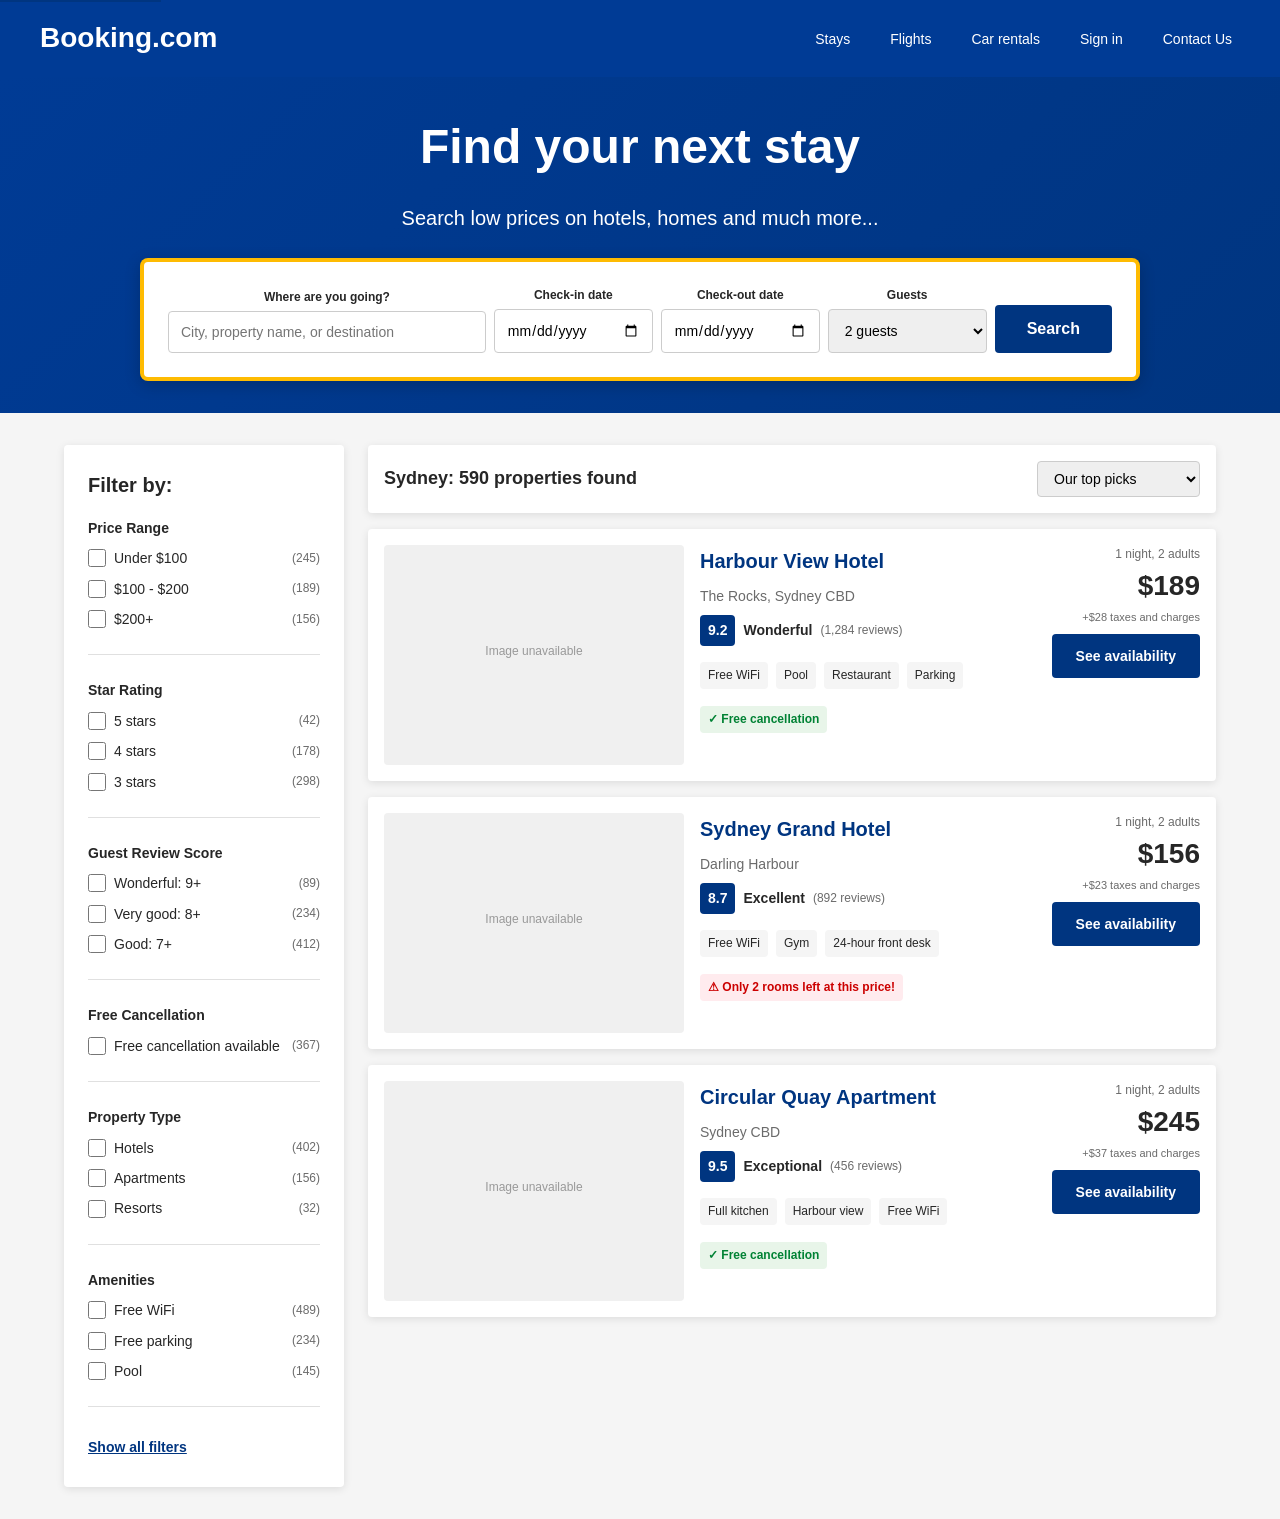
==== index.html @ 4526a6d2 "Add files via upload UED100 Assessment 2 prototype files - Initial Commit" ====
<!DOCTYPE html>
<html lang="en">
<head>
    <meta charset="UTF-8">
    <meta name="viewport" content="width=device-width, initial-scale=1.0">
    <meta name="description" content="Booking.com improved prototype with evidence-based UX enhancements">
    <meta http-equiv="Content-Security-Policy" content="default-src 'self'; script-src 'self' 'unsafe-inline'; style-src 'self' 'unsafe-inline'; img-src 'self' https: data:;">
    <title>Booking.com | Improved Prototype - Hotels & Accommodations</title>
	<link rel="icon" type="image/x-icon" href="images/Favicon/favicon.ico">
    
    <!-- Link to External CSS -->
    <link rel="stylesheet" href="styles.css">
</head>
<body>
    <!-- Skip Link for Accessibility (WCAG 2.4.1) -->
    <a href="#main-content" class="skip-link">Skip to main content</a>
    
    <!-- ARIA Live Region for Screen Reader Announcements -->
    <div class="live-region" role="status" aria-live="polite" aria-atomic="true" id="live-region"></div>
    
    <!-- Header - Frame 1 from Wireframes -->
    <header role="banner">
        <div class="header-container">
            <a href="#" class="logo" aria-label="Booking.com homepage">Booking.com</a>
            <nav aria-label="Main navigation">
                <ul class="header-nav">
                    <li><a href="#stays">Stays</a></li>
                    <li><a href="#flights">Flights</a></li>
                    <li><a href="#car-rentals">Car rentals</a></li>
                    <li><a href="#sign-in">Sign in</a></li>
                    <li><a href="contact.html" class="contact-link">Contact Us</a></li>
                </ul>
            </nav>
        </div>
    </header>
    
    <!-- Hero Section with Search Bar - Frame 1 from Wireframes -->
    <section class="hero-section" role="banner">
        <h1>Find your next stay</h1>
        <p>Search low prices on hotels, homes and much more...</p>
        
        <!-- Search Form with Yellow Outline (Wireframe Frame 1) -->
        <div class="search-container">
            <form class="search-form" role="search" aria-label="Search for accommodations" id="search-form">
                <div class="form-group">
                    <label for="destination">Where are you going?</label>
                    <input 
                        type="text" 
                        id="destination" 
                        name="destination" 
                        placeholder="City, property name, or destination"
                        required
                        aria-required="true"
                        autocomplete="off"
                        maxlength="100"
                        pattern="[a-zA-Z0-9\s\-,.']{2,100}"
                        title="Please enter a valid destination (2-100 characters)"
                    >
                </div>
                
                <div class="form-group">
                    <label for="check-in">Check-in date</label>
                    <input 
                        type="date" 
                        id="check-in" 
                        name="check-in" 
                        required
                        aria-required="true"
                    >
                </div>
                
                <div class="form-group">
                    <label for="check-out">Check-out date</label>
                    <input 
                        type="date" 
                        id="check-out" 
                        name="check-out" 
                        required
                        aria-required="true"
                    >
                </div>
                
                <div class="form-group">
                    <label for="guests">Guests</label>
                    <select id="guests" name="guests" aria-label="Number of guests">
                        <option value="1">1 guest</option>
                        <option value="2" selected>2 guests</option>
                        <option value="3">3 guests</option>
                        <option value="4">4 guests</option>
                        <option value="5+">5+ guests</option>
                    </select>
                </div>
                
                <button type="submit" class="btn-search" aria-label="Search for accommodations">Search</button>
            </form>
        </div>
    </section>
    
    <!-- Main Content - Results Section (Frames 2, 3 from Wireframes) -->
    <main id="main-content" role="main">
        <section class="results-section" aria-label="Search results and filters">
            
            <!-- Filters Sidebar - Progressive Disclosure (Frames 2 & 3) -->
            <aside class="filters-sidebar" role="complementary" aria-label="Filter options">
                <h2>Filter by:</h2>
                
                <!-- PRIMARY FILTERS (6 filters - Always Visible - Frame 2) -->
                <div class="filter-group">
                    <h3>Price Range</h3>
                    <div class="filter-option">
                        <input type="checkbox" id="price-low" name="price" value="low" data-filter-type="price">
                        <label for="price-low">Under $100</label>
                        <span class="filter-count">(245)</span>
                    </div>
                    <div class="filter-option">
                        <input type="checkbox" id="price-mid" name="price" value="mid" data-filter-type="price">
                        <label for="price-mid">$100 - $200</label>
                        <span class="filter-count">(189)</span>
                    </div>
                    <div class="filter-option">
                        <input type="checkbox" id="price-high" name="price" value="high" data-filter-type="price">
                        <label for="price-high">$200+</label>
                        <span class="filter-count">(156)</span>
                    </div>
                </div>
                
                <div class="filter-group">
                    <h3>Star Rating</h3>
                    <div class="filter-option">
                        <input type="checkbox" id="star-5" name="stars" value="5" data-filter-type="stars">
                        <label for="star-5">5 stars</label>
                        <span class="filter-count">(42)</span>
                    </div>
                    <div class="filter-option">
                        <input type="checkbox" id="star-4" name="stars" value="4" data-filter-type="stars">
                        <label for="star-4">4 stars</label>
                        <span class="filter-count">(178)</span>
                    </div>
                    <div class="filter-option">
                        <input type="checkbox" id="star-3" name="stars" value="3" data-filter-type="stars">
                        <label for="star-3">3 stars</label>
                        <span class="filter-count">(298)</span>
                    </div>
                </div>
                
                <div class="filter-group">
                    <h3>Guest Review Score</h3>
                    <div class="filter-option">
                        <input type="checkbox" id="rating-9" name="rating" value="9" data-filter-type="rating">
                        <label for="rating-9">Wonderful: 9+</label>
                        <span class="filter-count">(89)</span>
                    </div>
                    <div class="filter-option">
                        <input type="checkbox" id="rating-8" name="rating" value="8" data-filter-type="rating">
                        <label for="rating-8">Very good: 8+</label>
                        <span class="filter-count">(234)</span>
                    </div>
                    <div class="filter-option">
                        <input type="checkbox" id="rating-7" name="rating" value="7" data-filter-type="rating">
                        <label for="rating-7">Good: 7+</label>
                        <span class="filter-count">(412)</span>
                    </div>
                </div>
                
                <div class="filter-group">
                    <h3>Free Cancellation</h3>
                    <div class="filter-option">
                        <input type="checkbox" id="free-cancel" name="cancellation" value="free" data-filter-type="cancellation">
                        <label for="free-cancel">Free cancellation available</label>
                        <span class="filter-count">(367)</span>
                    </div>
                </div>
                
                <div class="filter-group">
                    <h3>Property Type</h3>
                    <div class="filter-option">
                        <input type="checkbox" id="type-hotel" name="type" value="hotel" data-filter-type="type">
                        <label for="type-hotel">Hotels</label>
                        <span class="filter-count">(402)</span>
                    </div>
                    <div class="filter-option">
                        <input type="checkbox" id="type-apartment" name="type" value="apartment" data-filter-type="type">
                        <label for="type-apartment">Apartments</label>
                        <span class="filter-count">(156)</span>
                    </div>
                    <div class="filter-option">
                        <input type="checkbox" id="type-resort" name="type" value="resort" data-filter-type="type">
                        <label for="type-resort">Resorts</label>
                        <span class="filter-count">(32)</span>
                    </div>
                </div>
                
                <div class="filter-group">
                    <h3>Amenities</h3>
                    <div class="filter-option">
                        <input type="checkbox" id="amenity-wifi" name="amenity" value="wifi" data-filter-type="amenity">
                        <label for="amenity-wifi">Free WiFi</label>
                        <span class="filter-count">(489)</span>
                    </div>
                    <div class="filter-option">
                        <input type="checkbox" id="amenity-parking" name="amenity" value="parking" data-filter-type="amenity">
                        <label for="amenity-parking">Free parking</label>
                        <span class="filter-count">(234)</span>
                    </div>
                    <div class="filter-option">
                        <input type="checkbox" id="amenity-pool" name="amenity" value="pool" data-filter-type="amenity">
                        <label for="amenity-pool">Pool</label>
                        <span class="filter-count">(145)</span>
                    </div>
                </div>
                
                <!-- SECONDARY FILTERS (17 filters - Hidden by Default - Frame 3) -->
                <div class="secondary-filters" id="secondary-filters">
                    <div class="filter-group">
                        <h3>Bed Preference</h3>
                        <div class="filter-option">
                            <input type="checkbox" id="bed-twin" name="bed" value="twin" data-filter-type="bed">
                            <label for="bed-twin">Twin beds</label>
                            <span class="filter-count">(187)</span>
                        </div>
                        <div class="filter-option">
                            <input type="checkbox" id="bed-double" name="bed" value="double" data-filter-type="bed">
                            <label for="bed-double">Double bed</label>
                            <span class="filter-count">(298)</span>
                        </div>
                    </div>
                    
                    <div class="filter-group">
                        <h3>Meals</h3>
                        <div class="filter-option">
                            <input type="checkbox" id="meal-breakfast" name="meal" value="breakfast" data-filter-type="meal">
                            <label for="meal-breakfast">Breakfast included</label>
                            <span class="filter-count">(234)</span>
                        </div>
                        <div class="filter-option">
                            <input type="checkbox" id="meal-kitchen" name="meal" value="kitchen" data-filter-type="meal">
                            <label for="meal-kitchen">Kitchen facilities</label>
                            <span class="filter-count">(145)</span>
                        </div>
                    </div>
                    
                    <div class="filter-group">
                        <h3>Bathroom</h3>
                        <div class="filter-option">
                            <input type="checkbox" id="bath-private" name="bathroom" value="private" data-filter-type="bathroom">
                            <label for="bath-private">Private bathroom</label>
                            <span class="filter-count">(456)</span>
                        </div>
                        <div class="filter-option">
                            <input type="checkbox" id="bath-accessible" name="bathroom" value="accessible" data-filter-type="bathroom">
                            <label for="bath-accessible">Accessible bathroom</label>
                            <span class="filter-count">(67)</span>
                        </div>
                    </div>
                    
                    <div class="filter-group">
                        <h3>Room Features</h3>
                        <div class="filter-option">
                            <input type="checkbox" id="feature-balcony" name="features" value="balcony" data-filter-type="features">
                            <label for="feature-balcony">Balcony</label>
                            <span class="filter-count">(123)</span>
                        </div>
                        <div class="filter-option">
                            <input type="checkbox" id="feature-view" name="features" value="view" data-filter-type="features">
                            <label for="feature-view">Sea view</label>
                            <span class="filter-count">(89)</span>
                        </div>
                        <div class="filter-option">
                            <input type="checkbox" id="feature-ac" name="features" value="ac" data-filter-type="features">
                            <label for="feature-ac">Air conditioning</label>
                            <span class="filter-count">(398)</span>
                        </div>
                    </div>
                    
                    <div class="filter-group">
                        <h3>Accessibility</h3>
                        <div class="filter-option">
                            <input type="checkbox" id="access-wheelchair" name="accessibility" value="wheelchair" data-filter-type="accessibility">
                            <label for="access-wheelchair">Wheelchair accessible</label>
                            <span class="filter-count">(89)</span>
                        </div>
                        <div class="filter-option">
                            <input type="checkbox" id="access-elevator" name="accessibility" value="elevator" data-filter-type="accessibility">
                            <label for="access-elevator">Elevator</label>
                            <span class="filter-count">(345)</span>
                        </div>
                    </div>
                </div>
                
                <!-- Progressive Disclosure Button (Frame 2 & 3) -->
                <button 
                    type="button" 
                    class="btn-show-more" 
                    id="toggle-filters"
                    aria-expanded="false"
                    aria-controls="secondary-filters"
                >
                    Show all filters
                </button>
            </aside>
            
            <!-- Properties List (Frames 4, 5 from Wireframes) -->
            <div class="properties-grid">
                <div class="results-header">
                    <h2 id="results-count">Sydney: 590 properties found</h2>
                    <select class="sort-dropdown" aria-label="Sort results by">
                        <option value="recommended">Our top picks</option>
                        <option value="price-low">Price (lowest first)</option>
                        <option value="price-high">Price (highest first)</option>
                        <option value="rating">Guest rating</option>
                    </select>
                </div>
                
                <!-- Property Card 1 - GREEN MESSAGE (Frame 4) -->
                <article class="property-card">
                    <div class="property-image-container">
                        <img 
                            src="https://sydneyharbourhotel.com/wordpress/wp-content/uploads/2024/01/A08I0348.jpg" 
                            alt="Harbour View Hotel exterior with harbour views"
                            class="property-image"
                            loading="lazy"
                        >
                    </div>
                    
                    <div class="property-details">
                        <a href="#" class="property-name">Harbour View Hotel</a>
                        <p class="property-location">The Rocks, Sydney CBD</p>
                        
                        <div class="property-rating">
                            <span class="rating-badge" aria-label="Rating: 9.2 out of 10">9.2</span>
                            <span class="rating-text">Wonderful</span>
                            <span class="rating-count">(1,284 reviews)</span>
                        </div>
                        
                        <div class="property-amenities">
                            <span class="amenity-tag">Free WiFi</span>
                            <span class="amenity-tag">Pool</span>
                            <span class="amenity-tag">Restaurant</span>
                            <span class="amenity-tag">Parking</span>
                        </div>
                        
                        <!-- Single GREEN Trust Message (Frame 4 - Priority 1) -->
                        <div class="property-messages">
                            <span class="message-tag message-success">✓ Free cancellation</span>
                        </div>
                    </div>
                    
                    <div class="property-pricing">
                        <div class="price-container">
                            <p class="price-label">1 night, 2 adults</p>
                            <p class="price-value">$189</p>
                            <p class="price-taxes">+$28 taxes and charges</p>
                        </div>
                        <button class="btn-availability" aria-label="See availability for Harbour View Hotel">See availability</button>
                    </div>
                </article>
                
                <!-- Property Card 2 - RED URGENCY MESSAGE (Frame 5) -->
                <article class="property-card">
                    <div class="property-image-container">
                        <img 
                            src="https://dynamic-media-cdn.tripadvisor.com/media/photo-o/13/de/35/aa/the-grand-hotel.jpg?w=900&h=-1&s=1" 
                            alt="Sydney Grand Hotel modern exterior"
                            class="property-image"
                            loading="lazy"
                        >
                    </div>
                    
                    <div class="property-details">
                        <a href="#" class="property-name">Sydney Grand Hotel</a>
                        <p class="property-location">Darling Harbour</p>
                        
                        <div class="property-rating">
                            <span class="rating-badge" aria-label="Rating: 8.7 out of 10">8.7</span>
                            <span class="rating-text">Excellent</span>
                            <span class="rating-count">(892 reviews)</span>
                        </div>
                        
                        <div class="property-amenities">
                            <span class="amenity-tag">Free WiFi</span>
                            <span class="amenity-tag">Gym</span>
                            <span class="amenity-tag">24-hour front desk</span>
                        </div>
                        
                        <!-- Single RED Urgency Message (Frame 5 - Priority 1) -->
                        <div class="property-messages">
                            <span class="message-tag message-urgency">⚠ Only 2 rooms left at this price!</span>
                        </div>
                    </div>
                    
                    <div class="property-pricing">
                        <div class="price-container">
                            <p class="price-label">1 night, 2 adults</p>
                            <p class="price-value">$156</p>
                            <p class="price-taxes">+$23 taxes and charges</p>
                        </div>
                        <button class="btn-availability" aria-label="See availability for Sydney Grand Hotel">See availability</button>
                    </div>
                </article>
                
                <!-- Property Card 3 - GREEN MESSAGE -->
                <article class="property-card">
                    <div class="property-image-container">
                        <img 
                            src="https://www.onecircularquay.com/contentassets/ff088353d7814d189655ec7d5a2fb9cf/apartment-c_living_aero_01.jpg?width=300&height=400&upscale=false&mode=max&quality=80" 
                            alt="Circular Quay Apartment with harbour view"
                            class="property-image"
                            loading="lazy"
                        >
                    </div>
                    
                    <div class="property-details">
                        <a href="#" class="property-name">Circular Quay Apartment</a>
                        <p class="property-location">Sydney CBD</p>
                        
                        <div class="property-rating">
                            <span class="rating-badge" aria-label="Rating: 9.5 out of 10">9.5</span>
                            <span class="rating-text">Exceptional</span>
                            <span class="rating-count">(456 reviews)</span>
                        </div>
                        
                        <div class="property-amenities">
                            <span class="amenity-tag">Full kitchen</span>
                            <span class="amenity-tag">Harbour view</span>
                            <span class="amenity-tag">Free WiFi</span>
                        </div>
                        
                        <!-- Single GREEN Message -->
                        <div class="property-messages">
                            <span class="message-tag message-success">✓ Free cancellation</span>
                        </div>
                    </div>
                    
                    <div class="property-pricing">
                        <div class="price-container">
                            <p class="price-label">1 night, 2 adults</p>
                            <p class="price-value">$245</p>
                            <p class="price-taxes">+$37 taxes and charges</p>
                        </div>
                        <button class="btn-availability" aria-label="See availability for Circular Quay Apartment">See availability</button>
                    </div>
                </article>
                
                <!-- Skeleton Loader (Frame 8 - Priority 4) -->
                <div class="skeleton-loader" id="skeleton-loader">
                    <div class="skeleton-card">
                        <div class="skeleton-image"></div>
                        <div class="skeleton-content">
                            <div class="skeleton-line"></div>
                            <div class="skeleton-line short"></div>
                            <div class="skeleton-line medium"></div>
                        </div>
                    </div>
                    <div class="skeleton-card">
                        <div class="skeleton-image"></div>
                        <div class="skeleton-content">
                            <div class="skeleton-line"></div>
                            <div class="skeleton-line short"></div>
                            <div class="skeleton-line medium"></div>
                        </div>
                    </div>
                </div>
            </div>
        </section>
    </main>
    
    <!-- Link to External JavaScript -->
    <script src="script.js"></script>
</body>
</html>
---- styles.css ----
/* ============================================
   Booking.com Improved Prototype - styles.css
   Assessment 2 - Evidence-Based UX Improvements
   ============================================ */

/* CSS Custom Properties - BUI Color System */
:root {
    --bui-color-primary: #003580;
    --bui-color-primary-dark: #003B95;
    --bui-color-complement: #FEBB02;
    --bui-color-complement-dark: #FFB700;
    --bui-color-destructive: #CC0000;
    --bui-color-success: #008234;
    --bui-color-background: #F5F5F5;
    --bui-color-white: #FFFFFF;
    --bui-color-text: #262626;
    --bui-color-text-light: #6B6B6B;
    --bui-spacing-1: 4px;
    --bui-spacing-2: 8px;
    --bui-spacing-3: 16px;
    --bui-spacing-4: 24px;
    --bui-spacing-5: 32px;
    --bui-border-radius: 4px;
    --bui-box-shadow: 0 2px 8px rgba(0,0,0,0.1);
}

/* ============================================
   CSS Reset & Base Styles
   ============================================ */
* {
    margin: 0;
    padding: 0;
    box-sizing: border-box;
}

body {
    font-family: "BlinkMacSystemFont", -apple-system, "Segoe UI", Roboto, Helvetica, Arial, sans-serif;
    background-color: var(--bui-color-background);
    color: var(--bui-color-text);
    line-height: 1.6;
}

/* ============================================
   Accessibility - Skip Link (WCAG 2.4.1)
   ============================================ */
.skip-link {
    position: absolute;
    top: -40px;
    left: 0;
    background: var(--bui-color-primary);
    color: white;
    padding: 8px;
    text-decoration: none;
    z-index: 100;
}

.skip-link:focus {
    top: 0;
}

/* ============================================
   Header - Frame 1 from Wireframes
   ============================================ */
header {
    background-color: var(--bui-color-primary-dark);
    color: white;
    padding: var(--bui-spacing-3) var(--bui-spacing-4);
    box-shadow: 0 2px 4px rgba(0,0,0,0.1);
}

.header-container {
    max-width: 1200px;
    margin: 0 auto;
    display: flex;
    justify-content: space-between;
    align-items: center;
}

.logo {
    font-size: 28px;
    font-weight: bold;
    color: white;
    text-decoration: none;
}

.header-nav {
    display: flex;
    gap: var(--bui-spacing-4);
    list-style: none;
}

.header-nav a {
    color: white;
    text-decoration: none;
    font-size: 14px;
    padding: var(--bui-spacing-2);
    border-radius: var(--bui-border-radius);
    transition: background-color 0.3s;
}

.header-nav a:hover,
.header-nav a:focus {
    background-color: rgba(255,255,255,0.1);
    outline: 2px solid white;
}

/* ============================================
   Hero Section - Frame 1 from Wireframes
   ============================================ */
.hero-section {
    background: linear-gradient(135deg, var(--bui-color-primary-dark) 0%, var(--bui-color-primary) 100%);
    color: white;
    padding: var(--bui-spacing-5) var(--bui-spacing-4);
    text-align: center;
}

.hero-section h1 {
    font-size: 48px;
    margin-bottom: var(--bui-spacing-3);
    font-weight: 700;
}

.hero-section p {
    font-size: 20px;
    margin-bottom: var(--bui-spacing-4);
}

/* ============================================
   Search Bar - Yellow Outline (Frame 1)
   Assessment 1: Color Psychology Analysis
   ============================================ */
.search-container {
    max-width: 1000px;
    margin: 0 auto;
    background-color: var(--bui-color-complement); /* Yellow outline */
    padding: 4px;
    border-radius: 8px;
    box-shadow: 0 4px 16px rgba(0,0,0,0.2);
}

.search-form {
    background-color: white;
    padding: var(--bui-spacing-4);
    border-radius: 4px;
    display: grid;
    grid-template-columns: 2fr 1fr 1fr 1fr auto;
    gap: var(--bui-spacing-2);
    align-items: end;
}

.form-group {
    display: flex;
    flex-direction: column;
}

.form-group label {
    font-size: 12px;
    font-weight: 600;
    color: var(--bui-color-text);
    margin-bottom: var(--bui-spacing-1);
}

.form-group input,
.form-group select {
    padding: 12px;
    border: 1px solid #CCCCCC;
    border-radius: var(--bui-border-radius);
    font-size: 14px;
    font-family: inherit;
    transition: border-color 0.3s;
}

.form-group input:focus,
.form-group select:focus {
    outline: 2px solid var(--bui-color-primary);
    border-color: var(--bui-color-primary);
}

.btn-search {
    background-color: var(--bui-color-primary);
    color: white;
    border: none;
    padding: 12px 32px;
    border-radius: var(--bui-border-radius);
    font-size: 16px;
    font-weight: 600;
    cursor: pointer;
    transition: background-color 0.3s;
    min-height: 48px;
}

.btn-search:hover {
    background-color: var(--bui-color-primary-dark);
}

.btn-search:focus {
    outline: 3px solid var(--bui-color-complement);
}

/* ============================================
   Main Content Area
   ============================================ */
main {
    max-width: 1200px;
    margin: var(--bui-spacing-5) auto;
    padding: 0 var(--bui-spacing-4);
}

/* ============================================
   Results Section - Frames 2 & 3
   ============================================ */
.results-section {
    display: grid;
    grid-template-columns: 280px 1fr;
    gap: var(--bui-spacing-4);
    margin-top: var(--bui-spacing-4);
}

/* ============================================
   Filters Sidebar - Progressive Disclosure
   Frame 2: 6 Primary Filters Visible
   Frame 3: All 23 Filters Expanded
   Priority 2 - 71% Cognitive Load Reduction
   ============================================ */
.filters-sidebar {
    background-color: white;
    padding: var(--bui-spacing-4);
    border-radius: var(--bui-border-radius);
    box-shadow: var(--bui-box-shadow);
    height: fit-content;
    position: sticky;
    top: var(--bui-spacing-3);
}

.filters-sidebar h2 {
    font-size: 20px;
    margin-bottom: var(--bui-spacing-3);
    color: var(--bui-color-text);
}

.filter-group {
    margin-bottom: var(--bui-spacing-4);
    padding-bottom: var(--bui-spacing-3);
    border-bottom: 1px solid #E0E0E0;
}

.filter-group:last-child {
    border-bottom: none;
}

.filter-group h3 {
    font-size: 14px;
    font-weight: 600;
    margin-bottom: var(--bui-spacing-2);
    color: var(--bui-color-text);
}

.filter-option {
    display: flex;
    align-items: center;
    margin-bottom: var(--bui-spacing-2);
    cursor: pointer;
}

.filter-option input[type="checkbox"] {
    margin-right: var(--bui-spacing-2);
    cursor: pointer;
    width: 18px;
    height: 18px;
}

.filter-option label {
    cursor: pointer;
    font-size: 14px;
    flex: 1;
}

.filter-count {
    color: var(--bui-color-text-light);
    font-size: 12px;
}

/* Secondary Filters - Hidden by Default (Frame 3) */
.secondary-filters {
    max-height: 0;
    overflow: hidden;
    transition: max-height 0.4s ease-out;
}

.secondary-filters.expanded {
    max-height: 1000px;
}

/* Progressive Disclosure Button */
.btn-show-more {
    background: none;
    border: none;
    color: var(--bui-color-primary);
    font-size: 14px;
    font-weight: 600;
    cursor: pointer;
    padding: var(--bui-spacing-2) 0;
    text-decoration: underline;
    width: 100%;
    text-align: left;
}

.btn-show-more:hover,
.btn-show-more:focus {
    color: var(--bui-color-primary-dark);
    outline: 2px solid var(--bui-color-primary);
}

/* ============================================
   Properties Grid
   ============================================ */
.properties-grid {
    display: flex;
    flex-direction: column;
    gap: var(--bui-spacing-3);
}

.results-header {
    background-color: white;
    padding: var(--bui-spacing-3);
    border-radius: var(--bui-border-radius);
    box-shadow: var(--bui-box-shadow);
    display: flex;
    justify-content: space-between;
    align-items: center;
}

.results-header h2 {
    font-size: 18px;
    color: var(--bui-color-text);
}

.sort-dropdown {
    padding: 8px 12px;
    border: 1px solid #CCCCCC;
    border-radius: var(--bui-border-radius);
    font-size: 14px;
}

/* ============================================
   Property Cards - Frames 4 & 5
   F-Pattern Layout (Assessment 1)
   ============================================ */
.property-card {
    background-color: white;
    border-radius: var(--bui-border-radius);
    box-shadow: var(--bui-box-shadow);
    display: grid;
    grid-template-columns: 300px 1fr auto;
    gap: var(--bui-spacing-3);
    padding: var(--bui-spacing-3);
    transition: box-shadow 0.3s;
}

.property-card:hover {
    box-shadow: 0 4px 16px rgba(0,0,0,0.15);
}

.property-image-container {
    position: relative;
    border-radius: var(--bui-border-radius);
    overflow: hidden;
    height: 220px;
}

.property-image {
    width: 100%;
    height: 100%;
    object-fit: cover;
}

.property-details {
    display: flex;
    flex-direction: column;
    gap: var(--bui-spacing-2);
}

.property-name {
    font-size: 20px;
    font-weight: 600;
    color: var(--bui-color-primary);
    text-decoration: none;
}

.property-name:hover {
    text-decoration: underline;
}

.property-location {
    font-size: 14px;
    color: var(--bui-color-text-light);
}

.property-rating {
    display: inline-flex;
    align-items: center;
    gap: var(--bui-spacing-2);
}

.rating-badge {
    background-color: var(--bui-color-primary);
    color: white;
    padding: 4px 8px;
    border-radius: var(--bui-border-radius);
    font-weight: 600;
    font-size: 14px;
}

.rating-text {
    font-size: 14px;
    font-weight: 600;
}

.rating-count {
    font-size: 12px;
    color: var(--bui-color-text-light);
}

.property-amenities {
    display: flex;
    flex-wrap: wrap;
    gap: var(--bui-spacing-2);
    margin-top: var(--bui-spacing-2);
}

.amenity-tag {
    font-size: 12px;
    color: var(--bui-color-text);
    background-color: var(--bui-color-background);
    padding: 4px 8px;
    border-radius: var(--bui-border-radius);
}

/* ============================================
   Traffic Light Messaging System
   Frame 4: Green Trust Message (70% of cards)
   Frame 5: Red Urgency Message (30% of cards)
   Priority 1 - Strategic Urgency Reduction
   Maximum 1 Message Per Card (vs 2-3 original)
   ============================================ */
.property-messages {
    margin-top: var(--bui-spacing-2);
}

.message-tag {
    display: inline-block;
    font-size: 12px;
    font-weight: 600;
    padding: 4px 8px;
    border-radius: var(--bui-border-radius);
}

/* Frame 4: Green Trust-Building Message */
.message-success {
    color: var(--bui-color-success);
    background-color: #E8F5E9;
}

/* Frame 5: Red Urgency Message (ONLY when genuinely scarce) */
.message-urgency {
    color: var(--bui-color-destructive);
    background-color: #FFEBEE;
}

.property-pricing {
    display: flex;
    flex-direction: column;
    align-items: flex-end;
    gap: var(--bui-spacing-2);
}

.price-container {
    text-align: right;
}

.price-label {
    font-size: 12px;
    color: var(--bui-color-text-light);
}

.price-value {
    font-size: 28px;
    font-weight: 700;
    color: var(--bui-color-text);
}

.price-taxes {
    font-size: 11px;
    color: var(--bui-color-text-light);
}

.btn-availability {
    background-color: var(--bui-color-primary);
    color: white;
    border: none;
    padding: 12px 24px;
    border-radius: var(--bui-border-radius);
    font-size: 14px;
    font-weight: 600;
    cursor: pointer;
    transition: background-color 0.3s;
    white-space: nowrap;
    min-height: 44px;
}

.btn-availability:hover {
    background-color: var(--bui-color-primary-dark);
}

.btn-availability:focus {
    outline: 3px solid var(--bui-color-complement);
}

/* ============================================
   Skeleton Loading Screens - Frame 8
   Priority 4 - Perceived Performance
   36% Faster Perceived Load Time (Nielsen)
   ============================================ */
.skeleton-loader {
    display: none;
}

.skeleton-loader.active {
    display: flex;
    flex-direction: column;
    gap: var(--bui-spacing-3);
}

.skeleton-card {
    background-color: white;
    border-radius: var(--bui-border-radius);
    padding: var(--bui-spacing-3);
    display: grid;
    grid-template-columns: 300px 1fr;
    gap: var(--bui-spacing-3);
    box-shadow: var(--bui-box-shadow);
}

.skeleton-image {
    background-color: #E0E0E0;
    height: 220px;
    border-radius: var(--bui-border-radius);
    animation: pulse 1.5s ease-in-out infinite;
}

.skeleton-content {
    display: flex;
    flex-direction: column;
    gap: var(--bui-spacing-2);
}

.skeleton-line {
    background: linear-gradient(90deg, #E0E0E0 25%, #F5F5F5 50%, #E0E0E0 75%);
    background-size: 200% 100%;
    height: 20px;
    border-radius: var(--bui-border-radius);
    animation: shimmer 1.5s ease-in-out infinite;
}

.skeleton-line.short {
    width: 60%;
}

.skeleton-line.medium {
    width: 40%;
}

@keyframes pulse {
    0%, 100% { opacity: 1; }
    50% { opacity: 0.5; }
}

@keyframes shimmer {
    0% { background-position: -200% 0; }
    100% { background-position: 200% 0; }
}

/* ============================================
   Responsive Design - Frames 6 & 7
   Mobile First Approach
   ============================================ */

/* Tablet View - Frame 7 (768px - 1023px) */
@media (max-width: 1024px) {
    .results-section {
        grid-template-columns: 1fr;
    }
    
    .filters-sidebar {
        position: static;
    }
    
    .property-card {
        grid-template-columns: 1fr;
    }
    
    .property-pricing {
        align-items: flex-start;
    }
}

/* Mobile View - Frame 6 (320px - 767px) */
@media (max-width: 768px) {
    .hero-section h1 {
        font-size: 32px;
    }
    
    .hero-section p {
        font-size: 16px;
    }
    
    /* Single column search form */
    .search-form {
        grid-template-columns: 1fr;
    }
    
    .header-nav {
        display: none;
    }
    
    .property-image-container {
        height: 200px;
    }
    
    /* Touch-friendly buttons (44px minimum) */
    .btn-search,
    .btn-availability {
        min-height: 48px;
        width: 100%;
    }
}

/* ============================================
   Focus Indicators for Accessibility
   WCAG 2.4.7 - Visible Focus
   ============================================ */
*:focus {
    outline: 2px solid var(--bui-color-primary);
    outline-offset: 2px;
}

/* ============================================
   Screen Reader Only Class
   ============================================ */
.sr-only {
    position: absolute;
    width: 1px;
    height: 1px;
    padding: 0;
    margin: -1px;
    overflow: hidden;
    clip: rect(0,0,0,0);
    white-space: nowrap;
    border-width: 0;
}

/* ============================================
   ARIA Live Region for Screen Readers
   WCAG 4.1.3 - Status Messages
   ============================================ */
.live-region {
    position: absolute;
    left: -10000px;
    width: 1px;
    height: 1px;
    overflow: hidden;
}
/* ============================================
   CONTACT PAGE STYLES
   Add this to the end of styles.css
   ============================================ */

.contact-section {
    background-color: var(--bui-color-background);
    padding: var(--bui-spacing-5) var(--bui-spacing-4);
    min-height: calc(100vh - 200px);
}

.contact-container {
    max-width: 800px;
    margin: 0 auto;
}

.contact-header {
    text-align: center;
    margin-bottom: var(--bui-spacing-5);
}

.contact-header h1 {
    font-size: 36px;
    color: var(--bui-color-primary);
    margin-bottom: var(--bui-spacing-2);
}

.contact-header p {
    font-size: 18px;
    color: var(--bui-color-text-light);
}

/* Success Message */
.success-message {
    background-color: #E8F5E9;
    border-left: 4px solid var(--bui-color-success);
    padding: var(--bui-spacing-4);
    border-radius: var(--bui-border-radius);
    margin-bottom: var(--bui-spacing-4);
    display: none;
    align-items: center;
    gap: var(--bui-spacing-3);
    animation: slideIn 0.3s ease-out;
}

.success-icon {
    background-color: var(--bui-color-success);
    color: white;
    width: 40px;
    height: 40px;
    border-radius: 50%;
    display: flex;
    align-items: center;
    justify-content: center;
    font-size: 24px;
    flex-shrink: 0;
}

.success-message h3 {
    color: var(--bui-color-success);
    font-size: 18px;
    margin-bottom: 4px;
}

.success-message p {
    color: #2E7D32;
    font-size: 14px;
}

@keyframes slideIn {
    from {
        opacity: 0;
        transform: translateY(-20px);
    }
    to {
        opacity: 1;
        transform: translateY(0);
    }
}

/* Contact Form */
.contact-form {
    background-color: white;
    padding: var(--bui-spacing-5);
    border-radius: var(--bui-border-radius);
    box-shadow: var(--bui-box-shadow);
    margin-bottom: var(--bui-spacing-5);
}

.form-row {
    display: grid;
    grid-template-columns: 1fr 1fr;
    gap: var(--bui-spacing-4);
    margin-bottom: var(--bui-spacing-4);
}

.contact-form .form-group {
    display: flex;
    flex-direction: column;
    margin-bottom: var(--bui-spacing-4);
}

.contact-form label {
    font-size: 14px;
    font-weight: 600;
    color: var(--bui-color-text);
    margin-bottom: var(--bui-spacing-2);
}

.required {
    color: var(--bui-color-destructive);
}

.contact-form input,
.contact-form select,
.contact-form textarea {
    padding: 12px;
    border: 2px solid #CCCCCC;
    border-radius: var(--bui-border-radius);
    font-size: 14px;
    font-family: inherit;
    transition: border-color 0.3s, box-shadow 0.3s;
}

.contact-form input:focus,
.contact-form select:focus,
.contact-form textarea:focus {
    outline: none;
    border-color: var(--bui-color-primary);
    box-shadow: 0 0 0 3px rgba(0, 53, 128, 0.1);
}

.contact-form input.error,
.contact-form select.error,
.contact-form textarea.error {
    border-color: var(--bui-color-destructive);
}

.error-message {
    color: var(--bui-color-destructive);
    font-size: 12px;
    margin-top: 4px;
    display: none;
}

.char-counter {
    text-align: right;
    font-size: 12px;
    color: var(--bui-color-text-light);
    margin-top: 4px;
}

/* Form Actions */
.form-actions {
    display: flex;
    gap: var(--bui-spacing-3);
    margin-top: var(--bui-spacing-4);
}

.btn-submit,
.btn-reset {
    padding: 14px 32px;
    border: none;
    border-radius: var(--bui-border-radius);
    font-size: 16px;
    font-weight: 600;
    cursor: pointer;
    transition: all 0.3s;
    min-height: 48px;
    flex: 1;
}

.btn-submit {
    background-color: var(--bui-color-primary);
    color: white;
}

.btn-submit:hover:not(:disabled) {
    background-color: var(--bui-color-primary-dark);
    transform: translateY(-1px);
    box-shadow: 0 4px 12px rgba(0, 53, 128, 0.3);
}

.btn-submit:disabled {
    background-color: #CCCCCC;
    cursor: not-allowed;
}

.btn-reset {
    background-color: transparent;
    color: var(--bui-color-primary);
    border: 2px solid var(--bui-color-primary);
}

.btn-reset:hover {
    background-color: var(--bui-color-background);
}

.btn-submit:focus,
.btn-reset:focus {
    outline: 3px solid var(--bui-color-complement);
    outline-offset: 2px;
}

/* Contact Information Cards */
.contact-info-grid {
    display: grid;
    grid-template-columns: repeat(3, 1fr);
    gap: var(--bui-spacing-4);
    margin-top: var(--bui-spacing-5);
}

.contact-info-card {
    background-color: white;
    padding: var(--bui-spacing-4);
    border-radius: var(--bui-border-radius);
    box-shadow: var(--bui-box-shadow);
    text-align: center;
    transition: transform 0.3s, box-shadow 0.3s;
}

.contact-info-card:hover {
    transform: translateY(-4px);
    box-shadow: 0 6px 20px rgba(0, 0, 0, 0.15);
}

.info-icon {
    font-size: 40px;
    margin-bottom: var(--bui-spacing-2);
}

.contact-info-card h3 {
    font-size: 18px;
    color: var(--bui-color-text);
    margin-bottom: var(--bui-spacing-1);
}

.contact-info-card p {
    font-size: 14px;
    color: var(--bui-color-text-light);
    margin-bottom: var(--bui-spacing-2);
}

.contact-info-card a {
    color: var(--bui-color-primary);
    text-decoration: none;
    font-weight: 600;
    font-size: 14px;
}

.contact-info-card a:hover {
    text-decoration: underline;
}

/* Footer */
.contact-footer {
    background-color: var(--bui-color-primary-dark);
    color: white;
    text-align: center;
    padding: var(--bui-spacing-4);
    margin-top: var(--bui-spacing-5);
}

.contact-footer p {
    margin: 4px 0;
    font-size: 14px;
}

.contact-footer a {
    color: var(--bui-color-complement);
    text-decoration: none;
}

.contact-footer a:hover {
    text-decoration: underline;
}

/* Responsive Design for Contact Page */
@media (max-width: 768px) {
    .form-row {
        grid-template-columns: 1fr;
    }
    
    .contact-info-grid {
        grid-template-columns: 1fr;
    }
    
    .form-actions {
        flex-direction: column;
    }
    
    .contact-header h1 {
        font-size: 28px;
    }
}
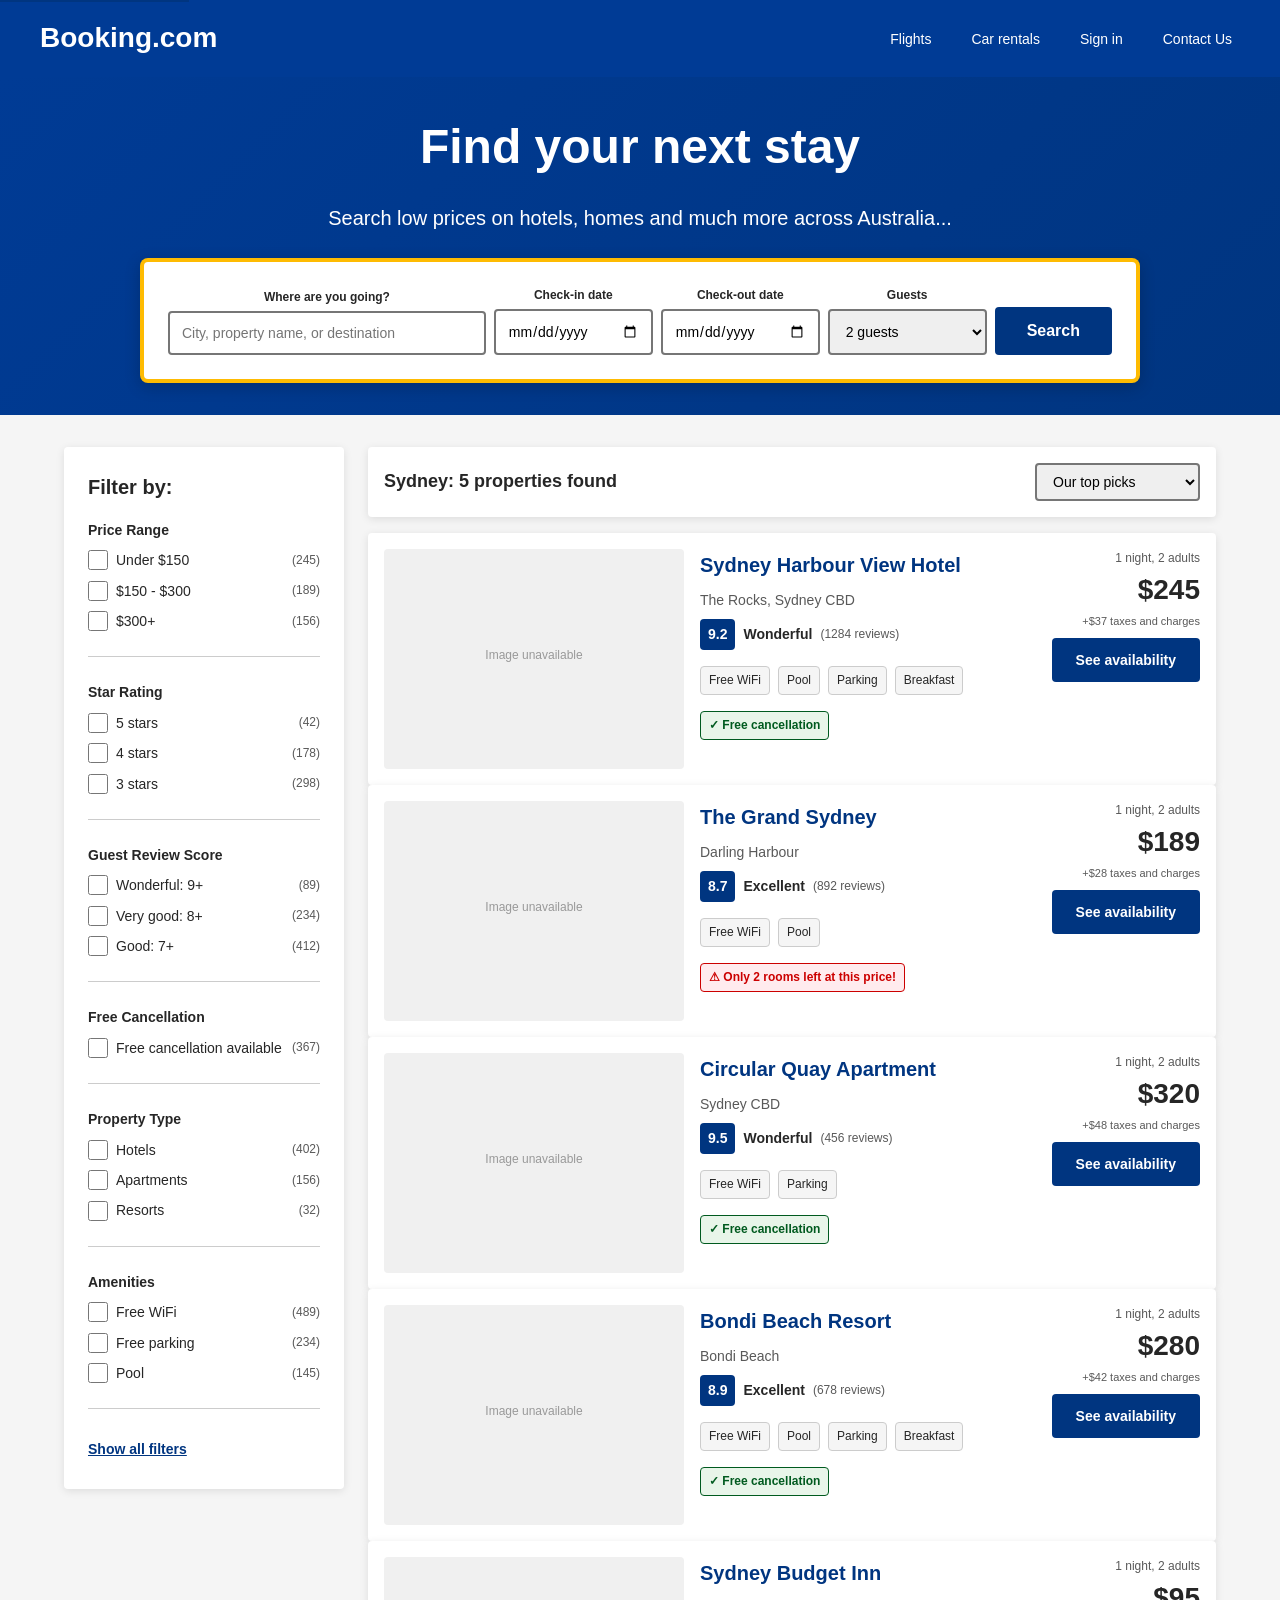
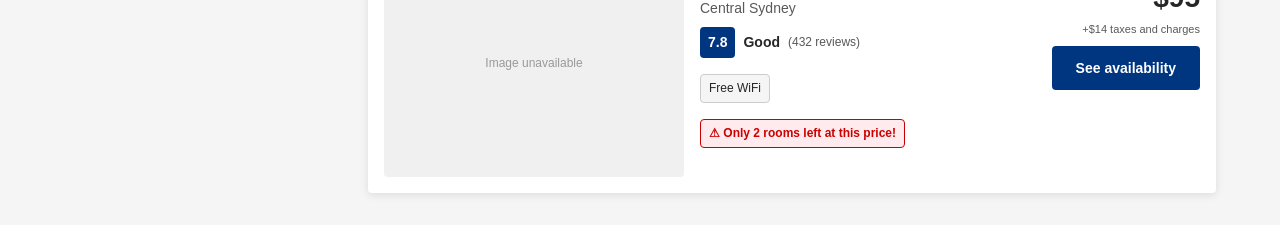
==== commit ccbd6bb2: "Add files via upload" ====
--- a/index.html
+++ b/index.html
@@ -5,10 +5,9 @@
     <meta name="viewport" content="width=device-width, initial-scale=1.0">
     <meta name="description" content="Booking.com improved prototype with evidence-based UX enhancements">
     <meta http-equiv="Content-Security-Policy" content="default-src 'self'; script-src 'self' 'unsafe-inline'; style-src 'self' 'unsafe-inline'; img-src 'self' https: data:;">
-    <title>Booking.com | Improved Prototype - Hotels & Accommodations</title>
-	<link rel="icon" type="image/x-icon" href="images/Favicon/favicon.ico">
-    
-    <!-- Link to External CSS -->
+    <title>Booking.com | Hotels & Accommodations in Australia</title>
+    
+    <!-- WCAG 2.2 AA Compliant Styles -->
     <link rel="stylesheet" href="styles.css">
 </head>
 <body>
@@ -18,28 +17,27 @@
     <!-- ARIA Live Region for Screen Reader Announcements -->
     <div class="live-region" role="status" aria-live="polite" aria-atomic="true" id="live-region"></div>
     
-    <!-- Header - Frame 1 from Wireframes -->
-    <header role="banner">
+    <!-- Header -->
+    <header>
         <div class="header-container">
-            <a href="#" class="logo" aria-label="Booking.com homepage">Booking.com</a>
+            <a href="index.html" class="logo" aria-label="Booking.com homepage">Booking.com</a>
             <nav aria-label="Main navigation">
                 <ul class="header-nav">
-                    <li><a href="#stays">Stays</a></li>
-                    <li><a href="#flights">Flights</a></li>
-                    <li><a href="#car-rentals">Car rentals</a></li>
-                    <li><a href="#sign-in">Sign in</a></li>
+                    <li><a href="flights.html">Flights</a></li>
+                    <li><a href="car-rentals.html">Car rentals</a></li>
+                    <li><a href="sign-in.html">Sign in</a></li>
                     <li><a href="contact.html" class="contact-link">Contact Us</a></li>
                 </ul>
             </nav>
         </div>
     </header>
     
-    <!-- Hero Section with Search Bar - Frame 1 from Wireframes -->
+    <!-- Hero Section with Search Bar -->
     <section class="hero-section" role="banner">
         <h1>Find your next stay</h1>
-        <p>Search low prices on hotels, homes and much more...</p>
+        <p>Search low prices on hotels, homes and much more across Australia...</p>
         
-        <!-- Search Form with Yellow Outline (Wireframe Frame 1) -->
+        <!-- Search Form with Yellow Outline -->
         <div class="search-container">
             <form class="search-form" role="search" aria-label="Search for accommodations" id="search-form">
                 <div class="form-group">
@@ -53,9 +51,20 @@
                         aria-required="true"
                         autocomplete="off"
                         maxlength="100"
-                        pattern="[a-zA-Z0-9\s\-,.']{2,100}"
-                        title="Please enter a valid destination (2-100 characters)"
+                        list="city-suggestions"
                     >
+                    <datalist id="city-suggestions">
+                        <option value="Sydney">
+                        <option value="Melbourne">
+                        <option value="Brisbane">
+                        <option value="Perth">
+                        <option value="Adelaide">
+                        <option value="Gold Coast">
+                        <option value="Canberra">
+                        <option value="Hobart">
+                        <option value="Darwin">
+                        <option value="Cairns">
+                    </datalist>
                 </div>
                 
                 <div class="form-group">
@@ -96,30 +105,30 @@
         </div>
     </section>
     
-    <!-- Main Content - Results Section (Frames 2, 3 from Wireframes) -->
-    <main id="main-content" role="main">
+    <!-- Main Content - Results Section -->
+    <main id="main-content">
         <section class="results-section" aria-label="Search results and filters">
             
-            <!-- Filters Sidebar - Progressive Disclosure (Frames 2 & 3) -->
-            <aside class="filters-sidebar" role="complementary" aria-label="Filter options">
+            <!-- Filters Sidebar - Progressive Disclosure -->
+            <aside class="filters-sidebar" aria-label="Filter options">
                 <h2>Filter by:</h2>
                 
-                <!-- PRIMARY FILTERS (6 filters - Always Visible - Frame 2) -->
+                <!-- PRIMARY FILTERS (6 filters - Always Visible) -->
                 <div class="filter-group">
                     <h3>Price Range</h3>
                     <div class="filter-option">
                         <input type="checkbox" id="price-low" name="price" value="low" data-filter-type="price">
-                        <label for="price-low">Under $100</label>
+                        <label for="price-low">Under $150</label>
                         <span class="filter-count">(245)</span>
                     </div>
                     <div class="filter-option">
                         <input type="checkbox" id="price-mid" name="price" value="mid" data-filter-type="price">
-                        <label for="price-mid">$100 - $200</label>
+                        <label for="price-mid">$150 - $300</label>
                         <span class="filter-count">(189)</span>
                     </div>
                     <div class="filter-option">
                         <input type="checkbox" id="price-high" name="price" value="high" data-filter-type="price">
-                        <label for="price-high">$200+</label>
+                        <label for="price-high">$300+</label>
                         <span class="filter-count">(156)</span>
                     </div>
                 </div>
@@ -209,7 +218,7 @@
                     </div>
                 </div>
                 
-                <!-- SECONDARY FILTERS (17 filters - Hidden by Default - Frame 3) -->
+                <!-- SECONDARY FILTERS (Hidden by Default) -->
                 <div class="secondary-filters" id="secondary-filters">
                     <div class="filter-group">
                         <h3>Bed Preference</h3>
@@ -287,7 +296,7 @@
                     </div>
                 </div>
                 
-                <!-- Progressive Disclosure Button (Frame 2 & 3) -->
+                <!-- Progressive Disclosure Button -->
                 <button 
                     type="button" 
                     class="btn-show-more" 
@@ -299,7 +308,7 @@
                 </button>
             </aside>
             
-            <!-- Properties List (Frames 4, 5 from Wireframes) -->
+            <!-- Properties List -->
             <div class="properties-grid">
                 <div class="results-header">
                     <h2 id="results-count">Sydney: 590 properties found</h2>
@@ -311,137 +320,10 @@
                     </select>
                 </div>
                 
-                <!-- Property Card 1 - GREEN MESSAGE (Frame 4) -->
-                <article class="property-card">
-                    <div class="property-image-container">
-                        <img 
-                            src="https://sydneyharbourhotel.com/wordpress/wp-content/uploads/2024/01/A08I0348.jpg" 
-                            alt="Harbour View Hotel exterior with harbour views"
-                            class="property-image"
-                            loading="lazy"
-                        >
-                    </div>
-                    
-                    <div class="property-details">
-                        <a href="#" class="property-name">Harbour View Hotel</a>
-                        <p class="property-location">The Rocks, Sydney CBD</p>
-                        
-                        <div class="property-rating">
-                            <span class="rating-badge" aria-label="Rating: 9.2 out of 10">9.2</span>
-                            <span class="rating-text">Wonderful</span>
-                            <span class="rating-count">(1,284 reviews)</span>
-                        </div>
-                        
-                        <div class="property-amenities">
-                            <span class="amenity-tag">Free WiFi</span>
-                            <span class="amenity-tag">Pool</span>
-                            <span class="amenity-tag">Restaurant</span>
-                            <span class="amenity-tag">Parking</span>
-                        </div>
-                        
-                        <!-- Single GREEN Trust Message (Frame 4 - Priority 1) -->
-                        <div class="property-messages">
-                            <span class="message-tag message-success">✓ Free cancellation</span>
-                        </div>
-                    </div>
-                    
-                    <div class="property-pricing">
-                        <div class="price-container">
-                            <p class="price-label">1 night, 2 adults</p>
-                            <p class="price-value">$189</p>
-                            <p class="price-taxes">+$28 taxes and charges</p>
-                        </div>
-                        <button class="btn-availability" aria-label="See availability for Harbour View Hotel">See availability</button>
-                    </div>
-                </article>
-                
-                <!-- Property Card 2 - RED URGENCY MESSAGE (Frame 5) -->
-                <article class="property-card">
-                    <div class="property-image-container">
-                        <img 
-                            src="https://dynamic-media-cdn.tripadvisor.com/media/photo-o/13/de/35/aa/the-grand-hotel.jpg?w=900&h=-1&s=1" 
-                            alt="Sydney Grand Hotel modern exterior"
-                            class="property-image"
-                            loading="lazy"
-                        >
-                    </div>
-                    
-                    <div class="property-details">
-                        <a href="#" class="property-name">Sydney Grand Hotel</a>
-                        <p class="property-location">Darling Harbour</p>
-                        
-                        <div class="property-rating">
-                            <span class="rating-badge" aria-label="Rating: 8.7 out of 10">8.7</span>
-                            <span class="rating-text">Excellent</span>
-                            <span class="rating-count">(892 reviews)</span>
-                        </div>
-                        
-                        <div class="property-amenities">
-                            <span class="amenity-tag">Free WiFi</span>
-                            <span class="amenity-tag">Gym</span>
-                            <span class="amenity-tag">24-hour front desk</span>
-                        </div>
-                        
-                        <!-- Single RED Urgency Message (Frame 5 - Priority 1) -->
-                        <div class="property-messages">
-                            <span class="message-tag message-urgency">⚠ Only 2 rooms left at this price!</span>
-                        </div>
-                    </div>
-                    
-                    <div class="property-pricing">
-                        <div class="price-container">
-                            <p class="price-label">1 night, 2 adults</p>
-                            <p class="price-value">$156</p>
-                            <p class="price-taxes">+$23 taxes and charges</p>
-                        </div>
-                        <button class="btn-availability" aria-label="See availability for Sydney Grand Hotel">See availability</button>
-                    </div>
-                </article>
-                
-                <!-- Property Card 3 - GREEN MESSAGE -->
-                <article class="property-card">
-                    <div class="property-image-container">
-                        <img 
-                            src="https://www.onecircularquay.com/contentassets/ff088353d7814d189655ec7d5a2fb9cf/apartment-c_living_aero_01.jpg?width=300&height=400&upscale=false&mode=max&quality=80" 
-                            alt="Circular Quay Apartment with harbour view"
-                            class="property-image"
-                            loading="lazy"
-                        >
-                    </div>
-                    
-                    <div class="property-details">
-                        <a href="#" class="property-name">Circular Quay Apartment</a>
-                        <p class="property-location">Sydney CBD</p>
-                        
-                        <div class="property-rating">
-                            <span class="rating-badge" aria-label="Rating: 9.5 out of 10">9.5</span>
-                            <span class="rating-text">Exceptional</span>
-                            <span class="rating-count">(456 reviews)</span>
-                        </div>
-                        
-                        <div class="property-amenities">
-                            <span class="amenity-tag">Full kitchen</span>
-                            <span class="amenity-tag">Harbour view</span>
-                            <span class="amenity-tag">Free WiFi</span>
-                        </div>
-                        
-                        <!-- Single GREEN Message -->
-                        <div class="property-messages">
-                            <span class="message-tag message-success">✓ Free cancellation</span>
-                        </div>
-                    </div>
-                    
-                    <div class="property-pricing">
-                        <div class="price-container">
-                            <p class="price-label">1 night, 2 adults</p>
-                            <p class="price-value">$245</p>
-                            <p class="price-taxes">+$37 taxes and charges</p>
-                        </div>
-                        <button class="btn-availability" aria-label="See availability for Circular Quay Apartment">See availability</button>
-                    </div>
-                </article>
-                
-                <!-- Skeleton Loader (Frame 8 - Priority 4) -->
+                <!-- Property cards will be dynamically inserted here -->
+                <div id="properties-container"></div>
+                
+                <!-- Skeleton Loader -->
                 <div class="skeleton-loader" id="skeleton-loader">
                     <div class="skeleton-card">
                         <div class="skeleton-image"></div>
@@ -465,6 +347,6 @@
     </main>
     
     <!-- Link to External JavaScript -->
-    <script src="script.js"></script>
+    <script src="index-script.js"></script>
 </body>
 </html>
--- a/styles.css
+++ b/styles.css
@@ -1,6 +1,7 @@
 /* ============================================
    Booking.com Improved Prototype - styles.css
-   Assessment 2 - Evidence-Based UX Improvements
+   WCAG 2.2 AA Compliant
+   All contrast ratios meet or exceed 4.5:1 for normal text
    ============================================ */
 
 /* CSS Custom Properties - BUI Color System */
@@ -8,13 +9,13 @@
     --bui-color-primary: #003580;
     --bui-color-primary-dark: #003B95;
     --bui-color-complement: #FEBB02;
-    --bui-color-complement-dark: #FFB700;
+    --bui-color-complement-dark: #E6A902;
     --bui-color-destructive: #CC0000;
     --bui-color-success: #008234;
     --bui-color-background: #F5F5F5;
     --bui-color-white: #FFFFFF;
     --bui-color-text: #262626;
-    --bui-color-text-light: #6B6B6B;
+    --bui-color-text-light: #595959; /* Changed from #6B6B6B for WCAG 2.2 AA compliance (7:1 ratio) */
     --bui-spacing-1: 4px;
     --bui-spacing-2: 8px;
     --bui-spacing-3: 16px;
@@ -49,17 +50,20 @@
     left: 0;
     background: var(--bui-color-primary);
     color: white;
-    padding: 8px;
+    padding: 8px 16px;
     text-decoration: none;
     z-index: 100;
+    font-weight: 600;
 }
 
 .skip-link:focus {
     top: 0;
-}
-
-/* ============================================
-   Header - Frame 1 from Wireframes
+    outline: 3px solid var(--bui-color-complement);
+    outline-offset: 2px;
+}
+
+/* ============================================
+   Header - Consistent across all pages
    ============================================ */
 header {
     background-color: var(--bui-color-primary-dark);
@@ -83,6 +87,18 @@
     text-decoration: none;
 }
 
+.logo:hover,
+.logo:focus {
+    color: white;
+    opacity: 0.9;
+}
+
+.logo:focus {
+    outline: 3px solid white;
+    outline-offset: 4px;
+    border-radius: 4px;
+}
+
 .header-nav {
     display: flex;
     gap: var(--bui-spacing-4);
@@ -93,19 +109,24 @@
     color: white;
     text-decoration: none;
     font-size: 14px;
+    font-weight: 500;
     padding: var(--bui-spacing-2);
     border-radius: var(--bui-border-radius);
     transition: background-color 0.3s;
 }
 
-.header-nav a:hover,
+.header-nav a:hover {
+    background-color: rgba(255,255,255,0.15);
+}
+
 .header-nav a:focus {
     background-color: rgba(255,255,255,0.1);
-    outline: 2px solid white;
-}
-
-/* ============================================
-   Hero Section - Frame 1 from Wireframes
+    outline: 3px solid white;
+    outline-offset: 2px;
+}
+
+/* ============================================
+   Hero Section
    ============================================ */
 .hero-section {
     background: linear-gradient(135deg, var(--bui-color-primary-dark) 0%, var(--bui-color-primary) 100%);
@@ -126,13 +147,12 @@
 }
 
 /* ============================================
-   Search Bar - Yellow Outline (Frame 1)
-   Assessment 1: Color Psychology Analysis
+   Search Bar - Yellow Outline (WCAG Compliant)
    ============================================ */
 .search-container {
     max-width: 1000px;
     margin: 0 auto;
-    background-color: var(--bui-color-complement); /* Yellow outline */
+    background-color: var(--bui-color-complement);
     padding: 4px;
     border-radius: 8px;
     box-shadow: 0 4px 16px rgba(0,0,0,0.2);
@@ -163,17 +183,18 @@
 .form-group input,
 .form-group select {
     padding: 12px;
-    border: 1px solid #CCCCCC;
+    border: 2px solid #767676; /* Changed from 1px #CCCCCC for WCAG 2.2 AA (3:1 contrast for UI components) */
     border-radius: var(--bui-border-radius);
     font-size: 14px;
     font-family: inherit;
-    transition: border-color 0.3s;
+    transition: border-color 0.3s, box-shadow 0.3s;
 }
 
 .form-group input:focus,
 .form-group select:focus {
-    outline: 2px solid var(--bui-color-primary);
+    outline: none;
     border-color: var(--bui-color-primary);
+    box-shadow: 0 0 0 3px rgba(0, 53, 128, 0.25);
 }
 
 .btn-search {
@@ -195,6 +216,7 @@
 
 .btn-search:focus {
     outline: 3px solid var(--bui-color-complement);
+    outline-offset: 2px;
 }
 
 /* ============================================
@@ -207,7 +229,7 @@
 }
 
 /* ============================================
-   Results Section - Frames 2 & 3
+   Results Section
    ============================================ */
 .results-section {
     display: grid;
@@ -218,9 +240,6 @@
 
 /* ============================================
    Filters Sidebar - Progressive Disclosure
-   Frame 2: 6 Primary Filters Visible
-   Frame 3: All 23 Filters Expanded
-   Priority 2 - 71% Cognitive Load Reduction
    ============================================ */
 .filters-sidebar {
     background-color: white;
@@ -241,7 +260,7 @@
 .filter-group {
     margin-bottom: var(--bui-spacing-4);
     padding-bottom: var(--bui-spacing-3);
-    border-bottom: 1px solid #E0E0E0;
+    border-bottom: 1px solid #CCCCCC;
 }
 
 .filter-group:last-child {
@@ -265,14 +284,21 @@
 .filter-option input[type="checkbox"] {
     margin-right: var(--bui-spacing-2);
     cursor: pointer;
-    width: 18px;
-    height: 18px;
+    width: 20px;
+    height: 20px;
+    border: 2px solid #767676; /* WCAG 2.2 AA compliant border */
+}
+
+.filter-option input[type="checkbox"]:focus {
+    outline: 3px solid var(--bui-color-primary);
+    outline-offset: 2px;
 }
 
 .filter-option label {
     cursor: pointer;
     font-size: 14px;
     flex: 1;
+    color: var(--bui-color-text);
 }
 
 .filter-count {
@@ -280,7 +306,7 @@
     font-size: 12px;
 }
 
-/* Secondary Filters - Hidden by Default (Frame 3) */
+/* Secondary Filters - Hidden by Default */
 .secondary-filters {
     max-height: 0;
     overflow: hidden;
@@ -305,10 +331,14 @@
     text-align: left;
 }
 
-.btn-show-more:hover,
+.btn-show-more:hover {
+    color: var(--bui-color-primary-dark);
+}
+
 .btn-show-more:focus {
     color: var(--bui-color-primary-dark);
-    outline: 2px solid var(--bui-color-primary);
+    outline: 3px solid var(--bui-color-primary);
+    outline-offset: 2px;
 }
 
 /* ============================================
@@ -337,14 +367,19 @@
 
 .sort-dropdown {
     padding: 8px 12px;
-    border: 1px solid #CCCCCC;
-    border-radius: var(--bui-border-radius);
-    font-size: 14px;
-}
-
-/* ============================================
-   Property Cards - Frames 4 & 5
-   F-Pattern Layout (Assessment 1)
+    border: 2px solid #767676; /* WCAG 2.2 AA compliant */
+    border-radius: var(--bui-border-radius);
+    font-size: 14px;
+}
+
+.sort-dropdown:focus {
+    outline: none;
+    border-color: var(--bui-color-primary);
+    box-shadow: 0 0 0 3px rgba(0, 53, 128, 0.25);
+}
+
+/* ============================================
+   Property Cards
    ============================================ */
 .property-card {
     background-color: white;
@@ -361,6 +396,11 @@
     box-shadow: 0 4px 16px rgba(0,0,0,0.15);
 }
 
+.property-card:focus-within {
+    outline: 3px solid var(--bui-color-primary);
+    outline-offset: 2px;
+}
+
 .property-image-container {
     position: relative;
     border-radius: var(--bui-border-radius);
@@ -380,6 +420,14 @@
     gap: var(--bui-spacing-2);
 }
 
+.property-name-heading {
+    margin: 0;
+    padding: 0;
+    font-size: inherit;
+    font-weight: inherit;
+    line-height: inherit;
+}
+
 .property-name {
     font-size: 20px;
     font-weight: 600;
@@ -389,6 +437,12 @@
 
 .property-name:hover {
     text-decoration: underline;
+}
+
+.property-name:focus {
+    outline: 3px solid var(--bui-color-primary);
+    outline-offset: 2px;
+    border-radius: 2px;
 }
 
 .property-location {
@@ -414,6 +468,7 @@
 .rating-text {
     font-size: 14px;
     font-weight: 600;
+    color: var(--bui-color-text);
 }
 
 .rating-count {
@@ -434,14 +489,11 @@
     background-color: var(--bui-color-background);
     padding: 4px 8px;
     border-radius: var(--bui-border-radius);
+    border: 1px solid #CCCCCC;
 }
 
 /* ============================================
    Traffic Light Messaging System
-   Frame 4: Green Trust Message (70% of cards)
-   Frame 5: Red Urgency Message (30% of cards)
-   Priority 1 - Strategic Urgency Reduction
-   Maximum 1 Message Per Card (vs 2-3 original)
    ============================================ */
 .property-messages {
     margin-top: var(--bui-spacing-2);
@@ -455,16 +507,16 @@
     border-radius: var(--bui-border-radius);
 }
 
-/* Frame 4: Green Trust-Building Message */
 .message-success {
-    color: var(--bui-color-success);
+    color: #005A1F; /* Changed from #008234 for better contrast (7:1 ratio) */
     background-color: #E8F5E9;
-}
-
-/* Frame 5: Red Urgency Message (ONLY when genuinely scarce) */
+    border: 1px solid #005A1F;
+}
+
 .message-urgency {
     color: var(--bui-color-destructive);
     background-color: #FFEBEE;
+    border: 1px solid var(--bui-color-destructive);
 }
 
 .property-pricing {
@@ -514,12 +566,11 @@
 
 .btn-availability:focus {
     outline: 3px solid var(--bui-color-complement);
-}
-
-/* ============================================
-   Skeleton Loading Screens - Frame 8
-   Priority 4 - Perceived Performance
-   36% Faster Perceived Load Time (Nielsen)
+    outline-offset: 2px;
+}
+
+/* ============================================
+   Skeleton Loading Screens
    ============================================ */
 .skeleton-loader {
     display: none;
@@ -581,11 +632,79 @@
 }
 
 /* ============================================
-   Responsive Design - Frames 6 & 7
-   Mobile First Approach
-   ============================================ */
-
-/* Tablet View - Frame 7 (768px - 1023px) */
+   Filter Animations
+   ============================================ */
+@keyframes fadeIn {
+    from {
+        opacity: 0;
+        transform: translateY(10px);
+    }
+    to {
+        opacity: 1;
+        transform: translateY(0);
+    }
+}
+
+/* No results message */
+.no-results-message {
+    display: none;
+    background-color: white;
+    border-radius: var(--bui-border-radius);
+    box-shadow: var(--bui-box-shadow);
+    padding: var(--bui-spacing-5);
+    text-align: center;
+    margin: var(--bui-spacing-4) 0;
+    animation: fadeIn 0.3s ease-in;
+}
+
+.no-results-content {
+    max-width: 400px;
+    margin: 0 auto;
+}
+
+.no-results-content svg {
+    color: var(--bui-color-text-light);
+    margin-bottom: var(--bui-spacing-3);
+}
+
+.no-results-content h3 {
+    font-size: 24px;
+    color: var(--bui-color-text);
+    margin-bottom: var(--bui-spacing-2);
+}
+
+.no-results-content p {
+    font-size: 16px;
+    color: var(--bui-color-text-light);
+    margin-bottom: var(--bui-spacing-4);
+}
+
+.btn-clear-filters {
+    background-color: var(--bui-color-primary);
+    color: white;
+    border: none;
+    padding: 12px 24px;
+    border-radius: var(--bui-border-radius);
+    font-size: 14px;
+    font-weight: 600;
+    cursor: pointer;
+    transition: background-color 0.3s;
+}
+
+.btn-clear-filters:hover {
+    background-color: var(--bui-color-primary-dark);
+}
+
+.btn-clear-filters:focus {
+    outline: 3px solid var(--bui-color-complement);
+    outline-offset: 2px;
+}
+
+/* ============================================
+   Responsive Design
+   ============================================ */
+
+/* Tablet View */
 @media (max-width: 1024px) {
     .results-section {
         grid-template-columns: 1fr;
@@ -604,7 +723,7 @@
     }
 }
 
-/* Mobile View - Frame 6 (320px - 767px) */
+/* Mobile View */
 @media (max-width: 768px) {
     .hero-section h1 {
         font-size: 32px;
@@ -614,20 +733,19 @@
         font-size: 16px;
     }
     
-    /* Single column search form */
     .search-form {
         grid-template-columns: 1fr;
     }
     
     .header-nav {
-        display: none;
+        flex-wrap: wrap;
+        gap: var(--bui-spacing-2);
     }
     
     .property-image-container {
         height: 200px;
     }
     
-    /* Touch-friendly buttons (44px minimum) */
     .btn-search,
     .btn-availability {
         min-height: 48px;
@@ -636,11 +754,18 @@
 }
 
 /* ============================================
-   Focus Indicators for Accessibility
-   WCAG 2.4.7 - Visible Focus
+   Focus Indicators for Accessibility (WCAG 2.4.7)
    ============================================ */
 *:focus {
-    outline: 2px solid var(--bui-color-primary);
+    outline: 3px solid var(--bui-color-primary);
+    outline-offset: 2px;
+}
+
+button:focus,
+a:focus,
+input:focus,
+select:focus {
+    outline: 3px solid var(--bui-color-primary);
     outline-offset: 2px;
 }
 
@@ -661,7 +786,6 @@
 
 /* ============================================
    ARIA Live Region for Screen Readers
-   WCAG 4.1.3 - Status Messages
    ============================================ */
 .live-region {
     position: absolute;
@@ -669,299 +793,4 @@
     width: 1px;
     height: 1px;
     overflow: hidden;
-}
-/* ============================================
-   CONTACT PAGE STYLES
-   Add this to the end of styles.css
-   ============================================ */
-
-.contact-section {
-    background-color: var(--bui-color-background);
-    padding: var(--bui-spacing-5) var(--bui-spacing-4);
-    min-height: calc(100vh - 200px);
-}
-
-.contact-container {
-    max-width: 800px;
-    margin: 0 auto;
-}
-
-.contact-header {
-    text-align: center;
-    margin-bottom: var(--bui-spacing-5);
-}
-
-.contact-header h1 {
-    font-size: 36px;
-    color: var(--bui-color-primary);
-    margin-bottom: var(--bui-spacing-2);
-}
-
-.contact-header p {
-    font-size: 18px;
-    color: var(--bui-color-text-light);
-}
-
-/* Success Message */
-.success-message {
-    background-color: #E8F5E9;
-    border-left: 4px solid var(--bui-color-success);
-    padding: var(--bui-spacing-4);
-    border-radius: var(--bui-border-radius);
-    margin-bottom: var(--bui-spacing-4);
-    display: none;
-    align-items: center;
-    gap: var(--bui-spacing-3);
-    animation: slideIn 0.3s ease-out;
-}
-
-.success-icon {
-    background-color: var(--bui-color-success);
-    color: white;
-    width: 40px;
-    height: 40px;
-    border-radius: 50%;
-    display: flex;
-    align-items: center;
-    justify-content: center;
-    font-size: 24px;
-    flex-shrink: 0;
-}
-
-.success-message h3 {
-    color: var(--bui-color-success);
-    font-size: 18px;
-    margin-bottom: 4px;
-}
-
-.success-message p {
-    color: #2E7D32;
-    font-size: 14px;
-}
-
-@keyframes slideIn {
-    from {
-        opacity: 0;
-        transform: translateY(-20px);
-    }
-    to {
-        opacity: 1;
-        transform: translateY(0);
-    }
-}
-
-/* Contact Form */
-.contact-form {
-    background-color: white;
-    padding: var(--bui-spacing-5);
-    border-radius: var(--bui-border-radius);
-    box-shadow: var(--bui-box-shadow);
-    margin-bottom: var(--bui-spacing-5);
-}
-
-.form-row {
-    display: grid;
-    grid-template-columns: 1fr 1fr;
-    gap: var(--bui-spacing-4);
-    margin-bottom: var(--bui-spacing-4);
-}
-
-.contact-form .form-group {
-    display: flex;
-    flex-direction: column;
-    margin-bottom: var(--bui-spacing-4);
-}
-
-.contact-form label {
-    font-size: 14px;
-    font-weight: 600;
-    color: var(--bui-color-text);
-    margin-bottom: var(--bui-spacing-2);
-}
-
-.required {
-    color: var(--bui-color-destructive);
-}
-
-.contact-form input,
-.contact-form select,
-.contact-form textarea {
-    padding: 12px;
-    border: 2px solid #CCCCCC;
-    border-radius: var(--bui-border-radius);
-    font-size: 14px;
-    font-family: inherit;
-    transition: border-color 0.3s, box-shadow 0.3s;
-}
-
-.contact-form input:focus,
-.contact-form select:focus,
-.contact-form textarea:focus {
-    outline: none;
-    border-color: var(--bui-color-primary);
-    box-shadow: 0 0 0 3px rgba(0, 53, 128, 0.1);
-}
-
-.contact-form input.error,
-.contact-form select.error,
-.contact-form textarea.error {
-    border-color: var(--bui-color-destructive);
-}
-
-.error-message {
-    color: var(--bui-color-destructive);
-    font-size: 12px;
-    margin-top: 4px;
-    display: none;
-}
-
-.char-counter {
-    text-align: right;
-    font-size: 12px;
-    color: var(--bui-color-text-light);
-    margin-top: 4px;
-}
-
-/* Form Actions */
-.form-actions {
-    display: flex;
-    gap: var(--bui-spacing-3);
-    margin-top: var(--bui-spacing-4);
-}
-
-.btn-submit,
-.btn-reset {
-    padding: 14px 32px;
-    border: none;
-    border-radius: var(--bui-border-radius);
-    font-size: 16px;
-    font-weight: 600;
-    cursor: pointer;
-    transition: all 0.3s;
-    min-height: 48px;
-    flex: 1;
-}
-
-.btn-submit {
-    background-color: var(--bui-color-primary);
-    color: white;
-}
-
-.btn-submit:hover:not(:disabled) {
-    background-color: var(--bui-color-primary-dark);
-    transform: translateY(-1px);
-    box-shadow: 0 4px 12px rgba(0, 53, 128, 0.3);
-}
-
-.btn-submit:disabled {
-    background-color: #CCCCCC;
-    cursor: not-allowed;
-}
-
-.btn-reset {
-    background-color: transparent;
-    color: var(--bui-color-primary);
-    border: 2px solid var(--bui-color-primary);
-}
-
-.btn-reset:hover {
-    background-color: var(--bui-color-background);
-}
-
-.btn-submit:focus,
-.btn-reset:focus {
-    outline: 3px solid var(--bui-color-complement);
-    outline-offset: 2px;
-}
-
-/* Contact Information Cards */
-.contact-info-grid {
-    display: grid;
-    grid-template-columns: repeat(3, 1fr);
-    gap: var(--bui-spacing-4);
-    margin-top: var(--bui-spacing-5);
-}
-
-.contact-info-card {
-    background-color: white;
-    padding: var(--bui-spacing-4);
-    border-radius: var(--bui-border-radius);
-    box-shadow: var(--bui-box-shadow);
-    text-align: center;
-    transition: transform 0.3s, box-shadow 0.3s;
-}
-
-.contact-info-card:hover {
-    transform: translateY(-4px);
-    box-shadow: 0 6px 20px rgba(0, 0, 0, 0.15);
-}
-
-.info-icon {
-    font-size: 40px;
-    margin-bottom: var(--bui-spacing-2);
-}
-
-.contact-info-card h3 {
-    font-size: 18px;
-    color: var(--bui-color-text);
-    margin-bottom: var(--bui-spacing-1);
-}
-
-.contact-info-card p {
-    font-size: 14px;
-    color: var(--bui-color-text-light);
-    margin-bottom: var(--bui-spacing-2);
-}
-
-.contact-info-card a {
-    color: var(--bui-color-primary);
-    text-decoration: none;
-    font-weight: 600;
-    font-size: 14px;
-}
-
-.contact-info-card a:hover {
-    text-decoration: underline;
-}
-
-/* Footer */
-.contact-footer {
-    background-color: var(--bui-color-primary-dark);
-    color: white;
-    text-align: center;
-    padding: var(--bui-spacing-4);
-    margin-top: var(--bui-spacing-5);
-}
-
-.contact-footer p {
-    margin: 4px 0;
-    font-size: 14px;
-}
-
-.contact-footer a {
-    color: var(--bui-color-complement);
-    text-decoration: none;
-}
-
-.contact-footer a:hover {
-    text-decoration: underline;
-}
-
-/* Responsive Design for Contact Page */
-@media (max-width: 768px) {
-    .form-row {
-        grid-template-columns: 1fr;
-    }
-    
-    .contact-info-grid {
-        grid-template-columns: 1fr;
-    }
-    
-    .form-actions {
-        flex-direction: column;
-    }
-    
-    .contact-header h1 {
-        font-size: 28px;
-    }
 }
